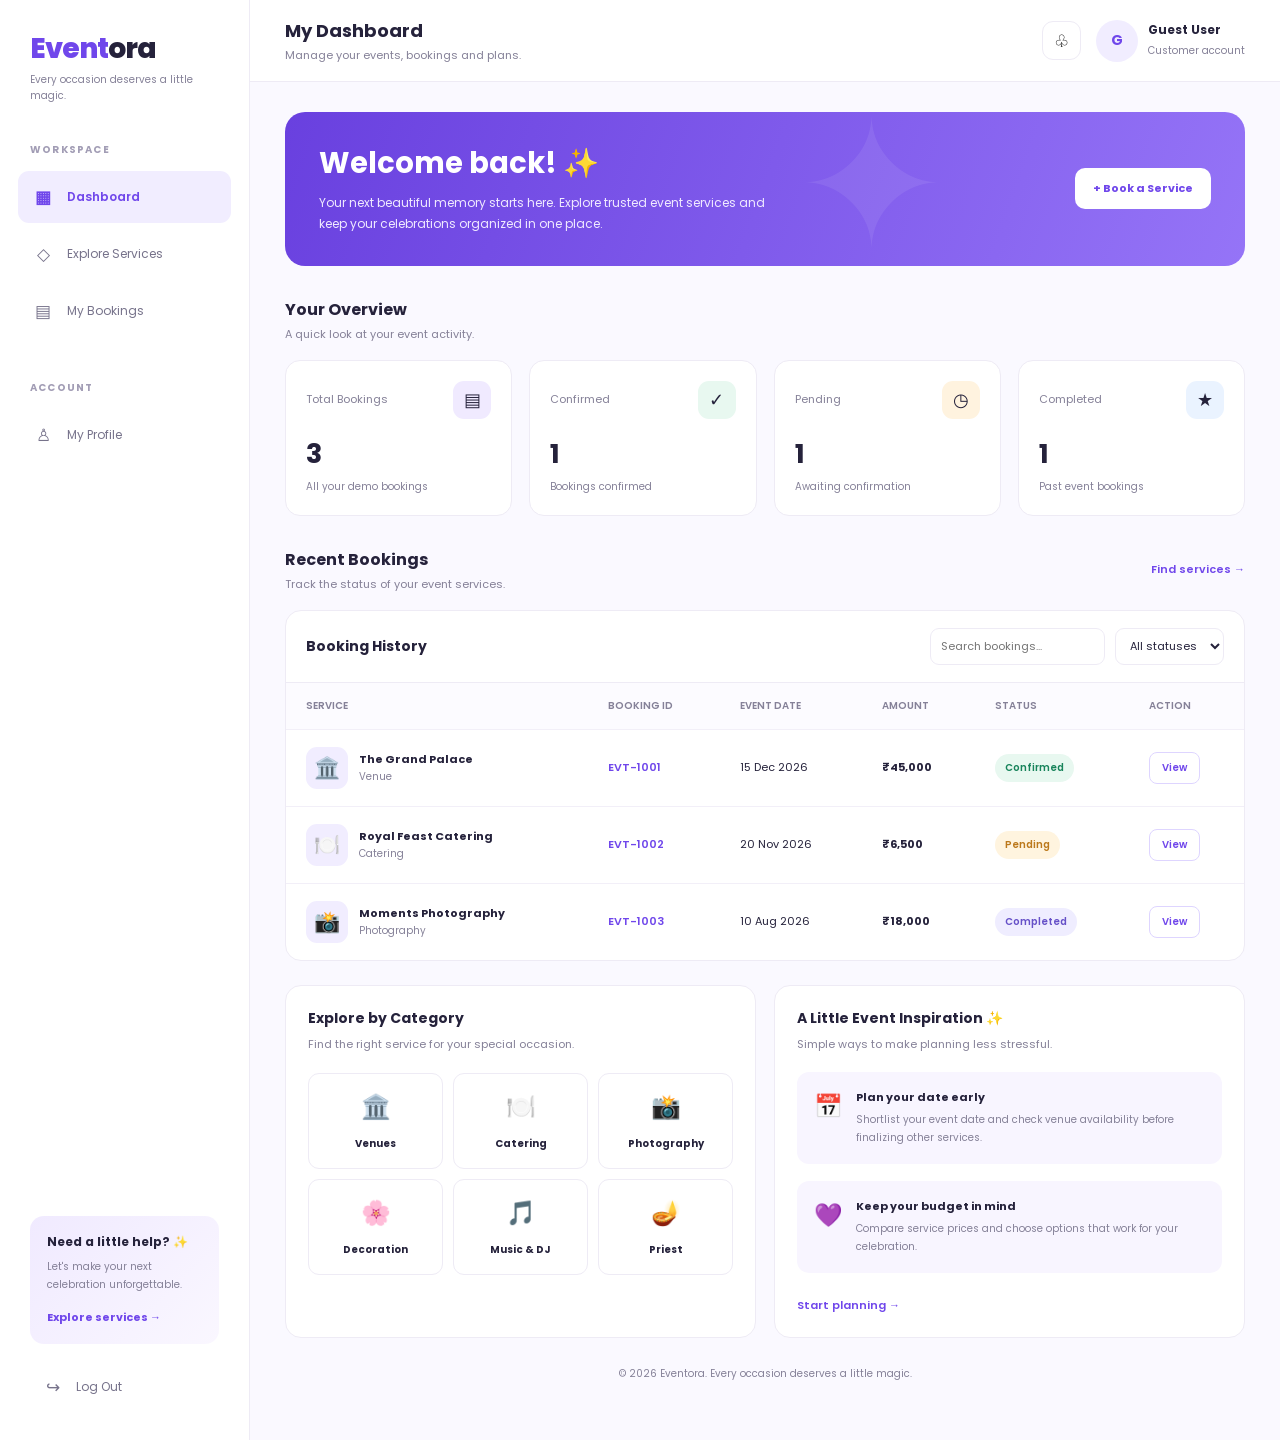
==== dashboard.html @ d44a07ea "first commit" ====
<!DOCTYPE html>
<html lang="en">
<head>
    <meta charset="UTF-8">
    <meta name="viewport" content="width=device-width, initial-scale=1.0">
    <title>Dashboard | Eventora</title>

    <link rel="preconnect" href="https://fonts.googleapis.com">
    <link rel="preconnect" href="https://fonts.gstatic.com" crossorigin>
    <link href="https://fonts.googleapis.com/css2?family=Poppins:wght@400;500;600;700;800&display=swap" rel="stylesheet">

    <style>
        :root {
            --purple: #7047eb;
            --purple-dark: #5733c7;
            --lavender: #f1edff;
            --bg: #faf9ff;
            --text: #25223b;
            --muted: #858198;
            --border: #eeebf5;
            --white: #ffffff;
            --green: #18845b;
            --orange: #bc791c;
            --red: #d34e63;
        }

        * {
            margin: 0;
            padding: 0;
            box-sizing: border-box;
        }

        body {
            font-family: 'Poppins', sans-serif;
            background: var(--bg);
            color: var(--text);
            font-size: 14px;
        }

        a {
            text-decoration: none;
            color: inherit;
        }

        button, input, select {
            font: inherit;
        }

        button {
            cursor: pointer;
        }

        .layout {
            display: flex;
            min-height: 100vh;
        }

        /* Sidebar */

        .sidebar {
            width: 250px;
            background: white;
            border-right: 1px solid var(--border);
            padding: 28px 18px;
            display: flex;
            flex-direction: column;
            flex-shrink: 0;
        }

        .logo {
            font-size: 28px;
            font-weight: 800;
            letter-spacing: -1px;
            color: var(--purple);
            padding: 0 12px;
        }

        .logo span {
            color: var(--text);
        }

        .tagline {
            color: var(--muted);
            font-size: 10px;
            padding: 0 12px;
            margin-top: 2px;
        }

        .nav-heading {
            margin: 38px 12px 13px;
            font-size: 10px;
            color: #a29db5;
            font-weight: 700;
            text-transform: uppercase;
            letter-spacing: 1.2px;
        }

        .nav-link {
            display: flex;
            align-items: center;
            gap: 13px;
            padding: 13px 14px;
            border-radius: 11px;
            color: #77738b;
            margin-bottom: 5px;
            transition: .2s;
            font-size: 12px;
        }

        .nav-link:hover,
        .nav-link.active {
            color: var(--purple);
            background: var(--lavender);
            font-weight: 600;
        }

        .nav-icon {
            width: 22px;
            text-align: center;
            font-size: 17px;
        }

        .sidebar-bottom {
            margin-top: auto;
            padding: 18px 12px 0;
        }

        .help-card {
            background: linear-gradient(135deg, #f0eaff, #faf7ff);
            border-radius: 14px;
            padding: 17px;
            margin-bottom: 18px;
        }

        .help-card strong {
            display: block;
            font-size: 12px;
            margin-bottom: 7px;
        }

        .help-card p {
            font-size: 10px;
            color: var(--muted);
            line-height: 1.8;
            margin-bottom: 12px;
        }

        .help-card a {
            color: var(--purple);
            font-size: 11px;
            font-weight: 700;
        }

        .logout {
            border: none;
            background: none;
            color: #77738b;
            display: flex;
            align-items: center;
            gap: 12px;
            padding: 12px;
            width: 100%;
            text-align: left;
            font-size: 12px;
        }

        .logout:hover {
            color: var(--red);
        }

        /* Main area */

        .main {
            flex: 1;
            min-width: 0;
        }

        .topbar {
            min-height: 82px;
            background: white;
            border-bottom: 1px solid var(--border);
            padding: 17px 35px;
            display: flex;
            align-items: center;
            justify-content: space-between;
            gap: 20px;
        }

        .topbar h2 {
            font-size: 18px;
            font-weight: 700;
        }

        .topbar p {
            color: var(--muted);
            font-size: 11px;
            margin-top: 3px;
        }

        .top-actions {
            display: flex;
            align-items: center;
            gap: 15px;
        }

        .icon-button {
            height: 39px;
            width: 39px;
            border: 1px solid var(--border);
            background: white;
            border-radius: 11px;
            font-size: 17px;
        }

        .avatar {
            height: 42px;
            width: 42px;
            display: grid;
            place-items: center;
            border-radius: 50%;
            background: var(--lavender);
            color: var(--purple);
            font-size: 14px;
            font-weight: 700;
            flex-shrink: 0;
        }

        .profile {
            display: flex;
            align-items: center;
            gap: 10px;
        }

        .profile strong {
            display: block;
            font-size: 12px;
        }

        .profile small {
            color: var(--muted);
            font-size: 10px;
        }

        .content {
            padding: 30px 35px;
            max-width: 1500px;
            margin: auto;
        }

        /* Welcome banner */

        .welcome {
            background: linear-gradient(110deg, #6940df, #9574f7);
            border-radius: 20px;
            padding: 31px 34px;
            display: flex;
            justify-content: space-between;
            align-items: center;
            gap: 20px;
            color: white;
            overflow: hidden;
            position: relative;
        }

        .welcome::after {
            content: "✦";
            position: absolute;
            right: 31%;
            top: -62px;
            font-size: 180px;
            color: rgba(255,255,255,.08);
            pointer-events: none;
        }

        .welcome h1 {
            font-size: clamp(22px, 3vw, 29px);
            line-height: 1.4;
            margin-bottom: 8px;
        }

        .welcome p {
            color: #f0eaff;
            font-size: 12px;
            line-height: 1.8;
            max-width: 460px;
        }

        .primary-light {
            background: white;
            color: var(--purple);
            padding: 12px 18px;
            border-radius: 10px;
            border: none;
            font-size: 11px;
            font-weight: 700;
            white-space: nowrap;
            position: relative;
            z-index: 1;
        }

        .primary-light:hover {
            background: #f5f1ff;
        }

        /* Statistics */

        .section-title {
            display: flex;
            justify-content: space-between;
            align-items: center;
            gap: 15px;
            margin: 31px 0 17px;
        }

        .section-title h3 {
            font-size: 16px;
        }

        .section-title p {
            color: var(--muted);
            font-size: 11px;
            margin-top: 4px;
        }

        .text-link {
            color: var(--purple);
            font-size: 11px;
            font-weight: 600;
        }

        .stats {
            display: grid;
            grid-template-columns: repeat(4, minmax(0, 1fr));
            gap: 17px;
        }

        .stat-card {
            background: white;
            border: 1px solid var(--border);
            border-radius: 15px;
            padding: 20px;
            min-width: 0;
        }

        .stat-top {
            display: flex;
            justify-content: space-between;
            align-items: center;
            gap: 8px;
            margin-bottom: 17px;
        }

        .stat-label {
            color: var(--muted);
            font-size: 11px;
        }

        .stat-icon {
            width: 38px;
            height: 38px;
            display: grid;
            place-items: center;
            border-radius: 11px;
            font-size: 18px;
        }

        .icon-purple {
            background: #f0eaff;
        }

        .icon-green {
            background: #e8f8f0;
        }

        .icon-orange {
            background: #fff3df;
        }

        .icon-blue {
            background: #eaf3ff;
        }

        .stat-number {
            font-size: 27px;
            font-weight: 700;
            line-height: 1.3;
        }

        .stat-note {
            margin-top: 8px;
            font-size: 10px;
            color: var(--muted);
        }

        /* Bookings */

        .booking-panel {
            background: white;
            border: 1px solid var(--border);
            border-radius: 16px;
            overflow: hidden;
        }

        .booking-toolbar {
            padding: 17px 20px;
            border-bottom: 1px solid var(--border);
            display: flex;
            justify-content: space-between;
            align-items: center;
            gap: 12px;
        }

        .booking-toolbar h3 {
            font-size: 14px;
        }

        .filters {
            display: flex;
            align-items: center;
            gap: 10px;
        }

        .search-input,
        .status-filter {
            height: 37px;
            border: 1px solid var(--border);
            border-radius: 9px;
            background: white;
            padding: 0 10px;
            outline: none;
            color: var(--text);
            font-size: 11px;
            min-width: 0;
        }

        .search-input {
            width: 175px;
        }

        .search-input:focus,
        .status-filter:focus {
            border-color: var(--purple);
        }

        .table-wrap {
            overflow-x: auto;
        }

        table {
            width: 100%;
            border-collapse: collapse;
            text-align: left;
            white-space: nowrap;
        }

        thead {
            background: #fcfbff;
        }

        th {
            color: var(--muted);
            font-size: 10px;
            font-weight: 600;
            padding: 15px 20px;
        }

        td {
            padding: 17px 20px;
            border-top: 1px solid #f2eff8;
            font-size: 11px;
        }

        .service-cell {
            display: flex;
            align-items: center;
            gap: 11px;
        }

        .service-emoji {
            height: 42px;
            width: 42px;
            display: grid;
            place-items: center;
            background: var(--lavender);
            border-radius: 11px;
            font-size: 21px;
            flex-shrink: 0;
        }

        .service-cell strong {
            display: block;
            font-size: 11px;
        }

        .service-cell small {
            color: var(--muted);
            font-size: 10px;
        }

        .booking-id {
            color: var(--purple);
            font-weight: 600;
        }

        .status {
            display: inline-block;
            padding: 6px 10px;
            border-radius: 20px;
            font-size: 10px;
            font-weight: 600;
        }

        .confirmed {
            background: #e8f8f0;
            color: var(--green);
        }

        .pending {
            background: #fff4df;
            color: var(--orange);
        }

        .completed {
            background: #efedff;
            color: #6651c8;
        }

        .cancelled {
            background: #fff0f1;
            color: var(--red);
        }

        .view-button {
            background: white;
            color: var(--purple);
            border: 1px solid #ded5ff;
            padding: 7px 12px;
            border-radius: 8px;
            font-size: 10px;
            font-weight: 600;
        }

        .view-button:hover {
            background: var(--lavender);
        }

        .empty-state {
            text-align: center;
            padding: 35px 15px;
            color: var(--muted);
            font-size: 12px;
        }

        /* Bottom cards */

        .bottom-grid {
            display: grid;
            grid-template-columns: 1fr 1fr;
            gap: 18px;
            margin-top: 24px;
        }

        .bottom-card {
            background: white;
            border: 1px solid var(--border);
            border-radius: 16px;
            padding: 22px;
        }

        .bottom-card h3 {
            font-size: 14px;
            margin-bottom: 6px;
        }

        .bottom-card > p {
            color: var(--muted);
            font-size: 11px;
            line-height: 1.8;
        }

        .category-grid {
            display: grid;
            grid-template-columns: repeat(3, minmax(0, 1fr));
            gap: 10px;
            margin-top: 18px;
        }

        .category {
            border: 1px solid var(--border);
            border-radius: 11px;
            text-align: center;
            padding: 15px 5px;
            transition: .2s;
        }

        .category:hover {
            border-color: #c9baff;
            background: #faf8ff;
        }

        .category span {
            display: block;
            font-size: 24px;
            margin-bottom: 8px;
        }

        .category strong {
            font-size: 10px;
        }

        .event-tip {
            background: #f8f5ff;
            padding: 17px;
            border-radius: 12px;
            margin-top: 17px;
            display: flex;
            gap: 13px;
        }

        .tip-icon {
            font-size: 23px;
        }

        .event-tip strong {
            font-size: 11px;
            display: block;
            margin-bottom: 5px;
        }

        .event-tip p {
            color: var(--muted);
            font-size: 10px;
            line-height: 1.8;
        }

        .footer {
            text-align: center;
            color: var(--muted);
            font-size: 10px;
            padding: 28px 10px;
        }

        /* Responsive */

        .mobile-menu {
            display: none;
            border: 1px solid var(--border);
            background: white;
            border-radius: 9px;
            width: 38px;
            height: 38px;
            font-size: 20px;
        }

        @media (max-width: 1100px) {
            .sidebar {
                width: 215px;
            }

            .content {
                padding: 25px 22px;
            }

            .topbar {
                padding: 16px 22px;
            }

            .stats {
                grid-template-columns: repeat(2, minmax(0, 1fr));
            }

            .stat-card {
                padding: 17px;
            }
        }

        @media (max-width: 760px) {
            .sidebar {
                position: fixed;
                top: 0;
                bottom: 0;
                left: 0;
                z-index: 100;
                transform: translateX(-100%);
                transition: transform .25s ease;
                width: 260px;
                box-shadow: 10px 0 30px rgba(30, 20, 60, .08);
            }

            .sidebar.open {
                transform: translateX(0);
            }

            .mobile-menu {
                display: block;
                flex-shrink: 0;
            }

            .topbar {
                padding: 14px 17px;
                gap: 12px;
            }

            .topbar h2 {
                font-size: 15px;
            }

            .topbar p {
                font-size: 10px;
            }

            .top-actions {
                gap: 9px;
            }

            .profile-info,
            .notification-button {
                display: none;
            }

            .content {
                padding: 20px 15px;
            }

            .welcome {
                padding: 25px 22px;
                align-items: flex-start;
                flex-direction: column;
            }

            .welcome h1 {
                font-size: 23px;
            }

            .welcome::after {
                right: -10px;
            }

            .stats {
                gap: 12px;
            }

            .stat-number {
                font-size: 23px;
            }

            .booking-toolbar {
                align-items: flex-start;
                flex-direction: column;
            }

            .filters {
                width: 100%;
            }

            .search-input {
                flex: 1;
                width: 100%;
            }

            .status-filter {
                max-width: 140px;
            }

            .bottom-grid {
                grid-template-columns: 1fr;
            }
        }

        @media (max-width: 420px) {
            .stats {
                grid-template-columns: 1fr 1fr;
            }

            .stat-card {
                padding: 13px;
            }

            .stat-label {
                font-size: 10px;
            }

            .stat-icon {
                height: 32px;
                width: 32px;
                font-size: 15px;
            }

            .stat-number {
                font-size: 21px;
            }

            .section-title h3 {
                font-size: 14px;
            }

            .section-title p {
                font-size: 10px;
            }

            .category-grid {
                gap: 7px;
            }

            .category strong {
                font-size: 9px;
            }
        }
    </style>
</head>

<body>

<div class="layout">

    <!-- Sidebar -->
    <aside class="sidebar" id="sidebar">

        <a href="index.html" class="logo">Event<span>ora</span></a>
        <p class="tagline">Every occasion deserves a little magic.</p>

        <p class="nav-heading">Workspace</p>

        <a href="dashboard.html" class="nav-link active">
            <span class="nav-icon">▦</span> Dashboard
        </a>

        <a href="services.html" class="nav-link">
            <span class="nav-icon">◇</span> Explore Services
        </a>

        <a href="#bookings" class="nav-link" id="bookingsNav">
            <span class="nav-icon">▤</span> My Bookings
        </a>

        <p class="nav-heading">Account</p>

        <a href="#profile" class="nav-link" id="profileNav">
            <span class="nav-icon">♙</span> My Profile
        </a>

        <div class="sidebar-bottom">

            <div class="help-card">
                <strong>Need a little help? ✨</strong>
                <p>Let's make your next celebration unforgettable.</p>
                <a href="services.html">Explore services →</a>
            </div>

            <button class="logout" id="logoutButton">
                <span class="nav-icon">↪</span> Log Out
            </button>

        </div>
    </aside>

    <!-- Main content -->
    <main class="main">

        <header class="topbar">

            <div style="display:flex;align-items:center;gap:12px;">
                <button class="mobile-menu" id="mobileMenu"
                    aria-label="Open navigation">☰</button>

                <div>
                    <h2>My Dashboard</h2>
                    <p>Manage your events, bookings and plans.</p>
                </div>
            </div>

            <div class="top-actions">
                <button class="icon-button notification-button"
                    id="notificationButton" aria-label="Notifications">♧</button>

                <div class="profile">
                    <div class="avatar" id="avatar">G</div>

                    <div class="profile-info">
                        <strong id="profileName">Guest User</strong>
                        <small>Customer account</small>
                    </div>
                </div>
            </div>

        </header>

        <div class="content">

            <!-- Welcome -->
            <section class="welcome">
                <div>
                    <h1 id="welcomeTitle">Welcome back! ✨</h1>
                    <p>
                        Your next beautiful memory starts here.
                        Explore trusted event services and keep your
                        celebrations organized in one place.
                    </p>
                </div>

                <button class="primary-light"
                    onclick="window.location.href='services.html'">
                    + Book a Service
                </button>
            </section>

            <!-- Stats -->
            <div class="section-title">
                <div>
                    <h3>Your Overview</h3>
                    <p>A quick look at your event activity.</p>
                </div>
            </div>

            <section class="stats">

                <article class="stat-card">
                    <div class="stat-top">
                        <span class="stat-label">Total Bookings</span>
                        <span class="stat-icon icon-purple">▤</span>
                    </div>
                    <div class="stat-number" id="totalBookings">3</div>
                    <p class="stat-note">All your demo bookings</p>
                </article>

                <article class="stat-card">
                    <div class="stat-top">
                        <span class="stat-label">Confirmed</span>
                        <span class="stat-icon icon-green">✓</span>
                    </div>
                    <div class="stat-number" id="confirmedBookings">1</div>
                    <p class="stat-note">Bookings confirmed</p>
                </article>

                <article class="stat-card">
                    <div class="stat-top">
                        <span class="stat-label">Pending</span>
                        <span class="stat-icon icon-orange">◷</span>
                    </div>
                    <div class="stat-number" id="pendingBookings">1</div>
                    <p class="stat-note">Awaiting confirmation</p>
                </article>

                <article class="stat-card">
                    <div class="stat-top">
                        <span class="stat-label">Completed</span>
                        <span class="stat-icon icon-blue">★</span>
                    </div>
                    <div class="stat-number" id="completedBookings">1</div>
                    <p class="stat-note">Past event bookings</p>
                </article>

            </section>

            <!-- Bookings -->
            <section id="bookings">

                <div class="section-title">
                    <div>
                        <h3>Recent Bookings</h3>
                        <p>Track the status of your event services.</p>
                    </div>
                    <a href="services.html" class="text-link">
                        Find services →
                    </a>
                </div>

                <div class="booking-panel">

                    <div class="booking-toolbar">
                        <h3>Booking History</h3>

                        <div class="filters">
                            <input
                                type="search"
                                class="search-input"
                                id="bookingSearch"
                                placeholder="Search bookings..."
                                aria-label="Search bookings"
                            >

                            <select class="status-filter" id="statusFilter"
                                aria-label="Filter by status">
                                <option value="all">All statuses</option>
                                <option value="Confirmed">Confirmed</option>
                                <option value="Pending">Pending</option>
                                <option value="Completed">Completed</option>
                                <option value="Cancelled">Cancelled</option>
                            </select>
                        </div>
                    </div>

                    <div class="table-wrap">
                        <table>
                            <thead>
                                <tr>
                                    <th>SERVICE</th>
                                    <th>BOOKING ID</th>
                                    <th>EVENT DATE</th>
                                    <th>AMOUNT</th>
                                    <th>STATUS</th>
                                    <th>ACTION</th>
                                </tr>
                            </thead>

                            <tbody id="bookingTable"></tbody>
                        </table>

                        <div class="empty-state" id="emptyState"
                            style="display:none;">
                            No bookings match your search.
                            <br><br>
                            <a href="services.html" class="text-link">
                                Explore services →
                            </a>
                        </div>
                    </div>

                </div>
            </section>

            <!-- Explore and tips -->
            <section class="bottom-grid">

                <article class="bottom-card">
                    <h3>Explore by Category</h3>
                    <p>Find the right service for your special occasion.</p>

                    <div class="category-grid">
                        <a href="services.html?category=Venue" class="category">
                            <span>🏛️</span>
                            <strong>Venues</strong>
                        </a>

                        <a href="services.html?category=Catering" class="category">
                            <span>🍽️</span>
                            <strong>Catering</strong>
                        </a>

                        <a href="services.html?category=Photography" class="category">
                            <span>📸</span>
                            <strong>Photography</strong>
                        </a>

                        <a href="services.html?category=Decoration" class="category">
                            <span>🌸</span>
                            <strong>Decoration</strong>
                        </a>

                        <a href="services.html?category=Music" class="category">
                            <span>🎵</span>
                            <strong>Music & DJ</strong>
                        </a>

                        <a href="services.html?category=Priest" class="category">
                            <span>🪔</span>
                            <strong>Priest</strong>
                        </a>
                    </div>
                </article>

                <article class="bottom-card">
                    <h3>A Little Event Inspiration ✨</h3>
                    <p>Simple ways to make planning less stressful.</p>

                    <div class="event-tip">
                        <span class="tip-icon">📅</span>
                        <div>
                            <strong>Plan your date early</strong>
                            <p>
                                Shortlist your event date and check venue
                                availability before finalizing other services.
                            </p>
                        </div>
                    </div>

                    <div class="event-tip">
                        <span class="tip-icon">💜</span>
                        <div>
                            <strong>Keep your budget in mind</strong>
                            <p>
                                Compare service prices and choose options
                                that work for your celebration.
                            </p>
                        </div>
                    </div>

                    <br>
                    <a href="services.html" class="text-link">
                        Start planning →
                    </a>
                </article>

            </section>

            <footer class="footer">
                © 2026 Eventora. Every occasion deserves a little magic.
            </footer>

        </div>
    </main>
</div>

<script>
    /*
      FRONTEND DEMO DATA

      These bookings are examples only.
      Later, replace them with data received from your Spring Boot API.
    */

    const bookings = [
        {
            id: "EVT-1001",
            name: "The Grand Palace",
            category: "Venue",
            icon: "🏛️",
            date: "2026-12-15",
            amount: 45000,
            status: "Confirmed"
        },
        {
            id: "EVT-1002",
            name: "Royal Feast Catering",
            category: "Catering",
            icon: "🍽️",
            date: "2026-11-20",
            amount: 6500,
            status: "Pending"
        },
        {
            id: "EVT-1003",
            name: "Moments Photography",
            category: "Photography",
            icon: "📸",
            date: "2026-08-10",
            amount: 18000,
            status: "Completed"
        }
    ];

    const bookingTable = document.getElementById("bookingTable");
    const bookingSearch = document.getElementById("bookingSearch");
    const statusFilter = document.getElementById("statusFilter");
    const emptyState = document.getElementById("emptyState");

    function formatDate(dateString) {
        const date = new Date(dateString + "T00:00:00");

        return date.toLocaleDateString("en-IN", {
            day: "2-digit",
            month: "short",
            year: "numeric"
        });
    }

    function formatAmount(amount) {
        return new Intl.NumberFormat("en-IN", {
            style: "currency",
            currency: "INR",
            maximumFractionDigits: 0
        }).format(amount);
    }

    function getStatusClass(status) {
        const classes = {
            Confirmed: "confirmed",
            Pending: "pending",
            Completed: "completed",
            Cancelled: "cancelled"
        };

        return classes[status] || "pending";
    }

    function renderBookings() {
        const searchTerm = bookingSearch.value.trim().toLowerCase();
        const selectedStatus = statusFilter.value;

        const filteredBookings = bookings.filter(booking => {
            const matchesSearch =
                booking.name.toLowerCase().includes(searchTerm) ||
                booking.id.toLowerCase().includes(searchTerm) ||
                booking.category.toLowerCase().includes(searchTerm);

            const matchesStatus =
                selectedStatus === "all" ||
                booking.status === selectedStatus;

            return matchesSearch && matchesStatus;
        });

        bookingTable.innerHTML = "";

        filteredBookings.forEach(booking => {
            const row = document.createElement("tr");

            row.innerHTML = `
                <td>
                    <div class="service-cell">
                        <div class="service-emoji">${booking.icon}</div>
                        <div>
                            <strong>${booking.name}</strong>
                            <small>${booking.category}</small>
                        </div>
                    </div>
                </td>

                <td class="booking-id">${booking.id}</td>
                <td>${formatDate(booking.date)}</td>
                <td><strong>${formatAmount(booking.amount)}</strong></td>

                <td>
                    <span class="status ${getStatusClass(booking.status)}">
                        ${booking.status}
                    </span>
                </td>

                <td>
                    <button class="view-button"
                        data-booking-id="${booking.id}">
                        View
                    </button>
                </td>
            `;

            bookingTable.appendChild(row);
        });

        emptyState.style.display =
            filteredBookings.length === 0 ? "block" : "none";

        document.getElementById("totalBookings").textContent =
            bookings.length;

        document.getElementById("confirmedBookings").textContent =
            bookings.filter(b => b.status === "Confirmed").length;

        document.getElementById("pendingBookings").textContent =
            bookings.filter(b => b.status === "Pending").length;

        document.getElementById("completedBookings").textContent =
            bookings.filter(b => b.status === "Completed").length;
    }

    bookingSearch.addEventListener("input", renderBookings);
    statusFilter.addEventListener("change", renderBookings);

    // Demo action for the View button
    bookingTable.addEventListener("click", function(event) {
        const button = event.target.closest("[data-booking-id]");

        if (!button) return;

        const booking = bookings.find(
            b => b.id === button.dataset.bookingId
        );

        if (booking) {
            alert(
                "Booking Details\n\n" +
                "Service: " + booking.name + "\n" +
                "Booking ID: " + booking.id + "\n" +
                "Date: " + formatDate(booking.date) + "\n" +
                "Amount: " + formatAmount(booking.amount) + "\n" +
                "Status: " + booking.status +
                "\n\nDemo data only. Backend integration is pending."
            );
        }
    });

    // Mobile sidebar
    const sidebar = document.getElementById("sidebar");

    document.getElementById("mobileMenu").addEventListener("click", () => {
        sidebar.classList.toggle("open");
    });

    document.addEventListener("click", event => {
        if (
            window.innerWidth <= 760 &&
            sidebar.classList.contains("open") &&
            !sidebar.contains(event.target) &&
            !event.target.closest("#mobileMenu")
        ) {
            sidebar.classList.remove("open");
        }
    });

    // Scroll to bookings
    document.getElementById("bookingsNav").addEventListener("click", () => {
        document.getElementById("bookings").scrollIntoView({
            behavior: "smooth"
        });

        sidebar.classList.remove("open");
    });

    // Demo profile section
    document.getElementById("profileNav").addEventListener("click", event => {
        event.preventDefault();

        alert(
            "Profile management will be added when the backend is connected."
        );

        sidebar.classList.remove("open");
    });

    // Demo notification
    document.getElementById("notificationButton")
        .addEventListener("click", () => {
            alert("You have no new demo notifications.");
        });

    // Demo logout
    document.getElementById("logoutButton").addEventListener("click", () => {
        const confirmLogout = confirm("Do you want to return to the login page?");

        if (confirmLogout) {
            window.location.href = "login.html";
        }
    });

    // Optional demo personalization.
    // Reads a name only if another page has saved one in this browser.
    // This is NOT authentication.
    const savedName = localStorage.getItem("eventoraUserName");

    if (savedName) {
        const firstName = savedName.trim().split(/\s+/)[0];

        if (firstName) {
            document.getElementById("welcomeTitle").textContent =
                `Welcome back, ${firstName}! ✨`;

            document.getElementById("profileName").textContent = savedName;

            document.getElementById("avatar").textContent =
                firstName.charAt(0).toUpperCase();
        }
    }

    renderBookings();
</script>

</body>
</html>
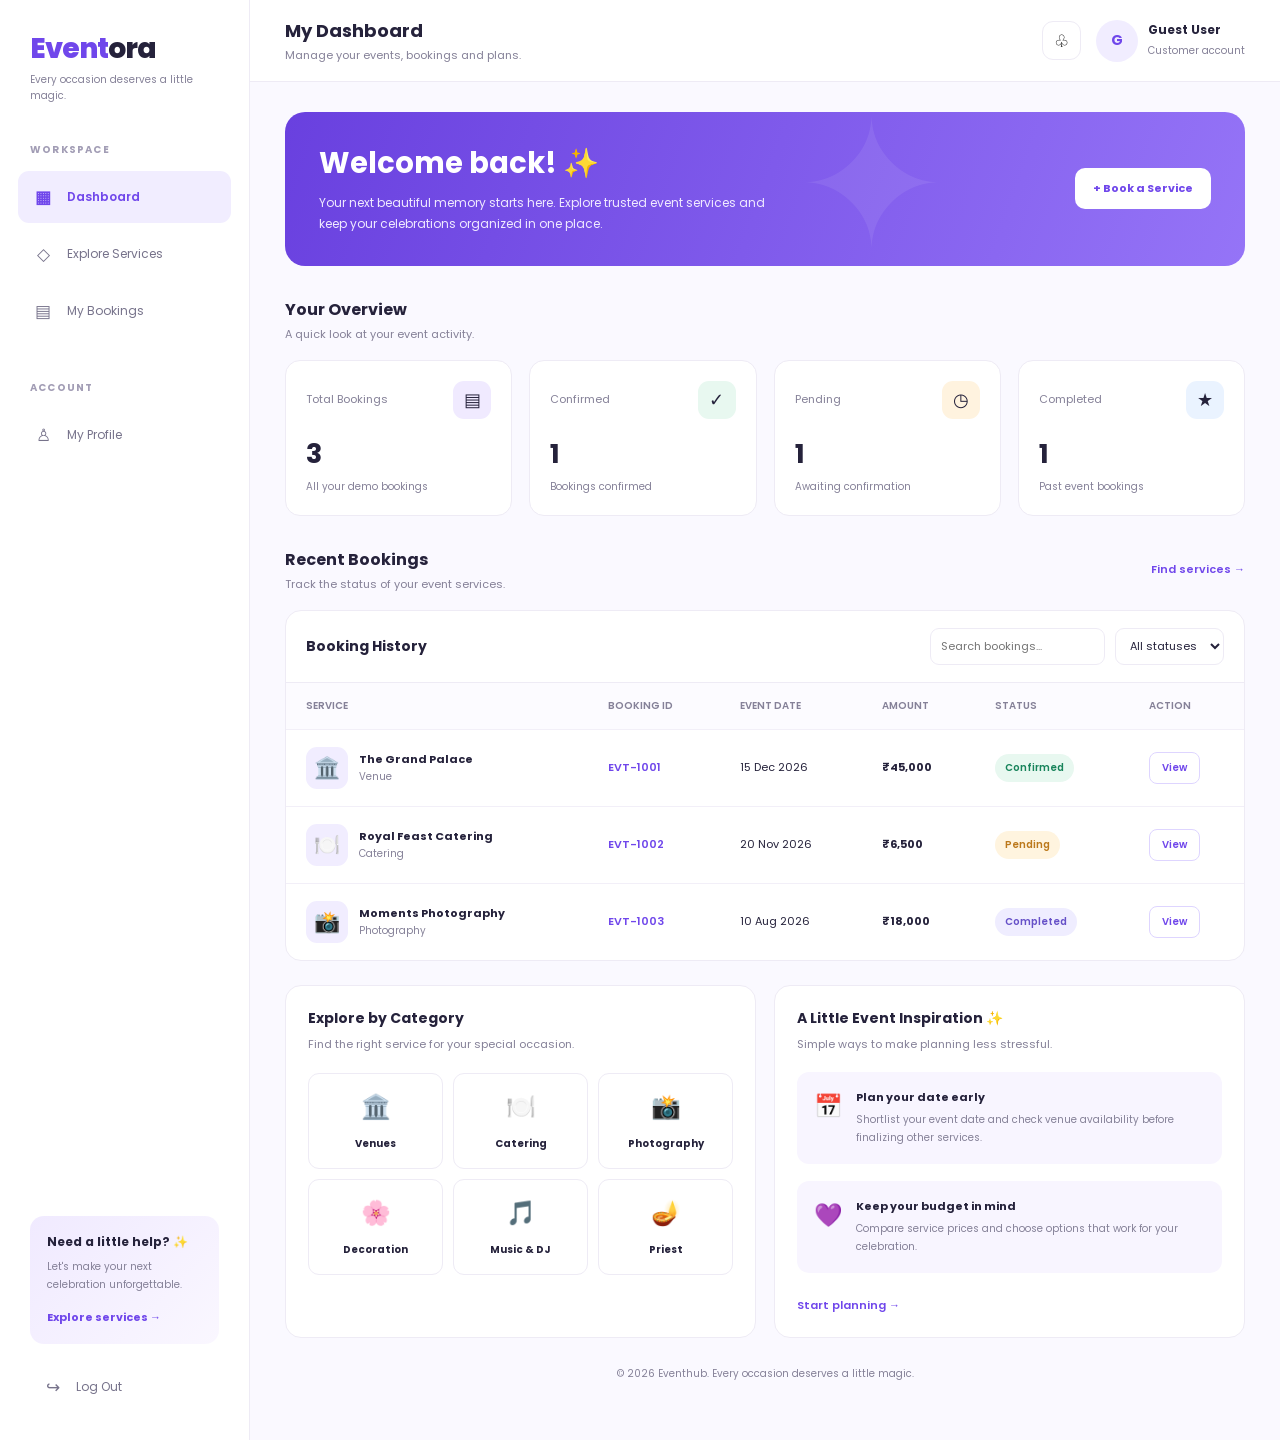
==== commit fce3cf8a: "changed eventora to eventhub" ====
--- a/dashboard.html
+++ b/dashboard.html
@@ -4,7 +4,7 @@
 <head>
     <meta charset="UTF-8">
     <meta name="viewport" content="width=device-width, initial-scale=1.0">
-    <title>Dashboard | Eventora</title>
+    <title>Dashboard | Eventhub</title>
 
     <link rel="preconnect" href="https://fonts.googleapis.com">
     <link rel="preconnect" href="https://fonts.gstatic.com" crossorigin>
@@ -1095,7 +1095,7 @@
             </section>
 
             <footer class="footer">
-                © 2026 Eventora. Every occasion deserves a little magic.
+                © 2026 Eventhub. Every occasion deserves a little magic.
             </footer>
 
         </div>
@@ -1326,7 +1326,7 @@
     // Optional demo personalization.
     // Reads a name only if another page has saved one in this browser.
     // This is NOT authentication.
-    const savedName = localStorage.getItem("eventoraUserName");
+    const savedName = localStorage.getItem("eventhubUserName");
 
     if (savedName) {
         const firstName = savedName.trim().split(/\s+/)[0];
